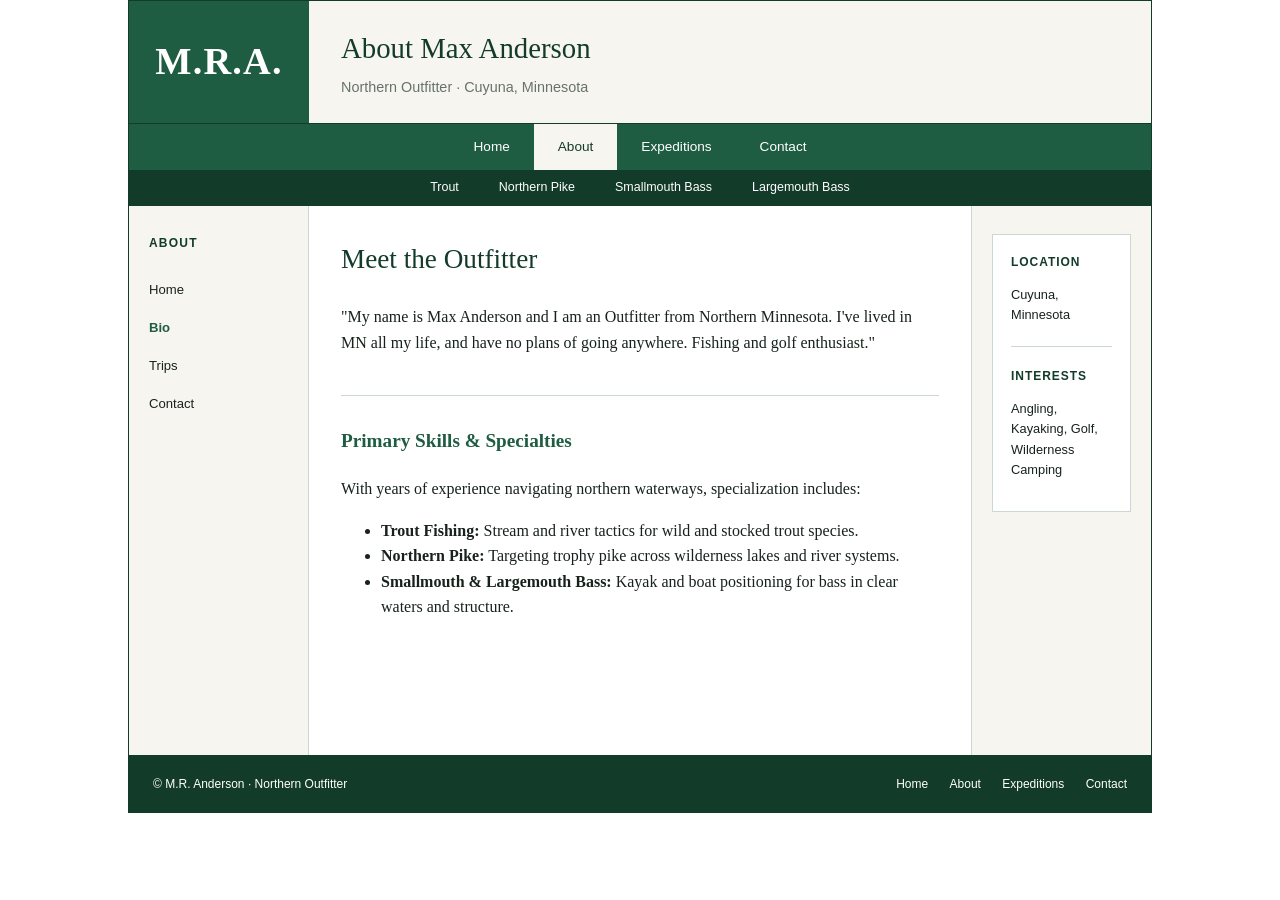
==== about.html @ 1a43cf11 "Add About page HTML structure This file contains the HTML structure for the About page, including he" ====
<!DOCTYPE html>
<html lang="en">
<head>
    <meta charset="UTF-8">
    <meta name="viewport" content="width=device-width, initial-scale=1.0">
    <title>About | M.R. Anderson</title>
    <link rel="stylesheet" href="css/style.css">
    <script src="js/nav.js" defer></script>
</head>
<body>

<div class="mr-site-shell">

    <header class="mr-header">
        <a href="index.html" class="mr-logo">M.R.A.</a>
        <div class="mr-header-copy">
            <div>
                <h1>About Max Anderson</h1>
                <p>Northern Outfitter &middot; Cuyuna, Minnesota</p>
            </div>
        </div>
    </header>

    <button class="mr-mobile-toggle">Menu Navigation</button>

    <nav class="mr-primary-nav">
        <a href="index.html">Home</a>
        <a href="about.html">About</a>
        <a href="portfolio.html">Expeditions</a>
        <a href="contact.html">Contact</a>
    </nav>

    <div class="mr-secondary-nav">
        <a href="#">Trout</a>
        <a href="#">Northern Pike</a>
        <a href="#">Smallmouth Bass</a>
        <a href="#">Largemouth Bass</a>
    </div>

    <div class="mr-content-grid">

        <aside class="mr-side-nav">
            <h2>About</h2>
            <a href="index.html">Home</a>
            <a href="about.html">Bio</a>
            <a href="portfolio.html">Trips</a>
            <a href="contact.html">Contact</a>
        </aside>

        <main class="mr-main">
            <section class="mr-section">
                <h2>Meet the Outfitter</h2>
                <p>"My name is Max Anderson and I am an Outfitter from Northern Minnesota. I've lived in MN all my life, and have no plans of going anywhere. Fishing and golf enthusiast."</p>
            </section>

            <div class="mr-divider"></div>

            <section class="mr-section">
                <h3>Primary Skills & Specialties</h3>
                <p>With years of experience navigating northern waterways, specialization includes:</p>
                <ul>
                    <li><strong>Trout Fishing:</strong> Stream and river tactics for wild and stocked trout species.</li>
                    <li><strong>Northern Pike:</strong> Targeting trophy pike across wilderness lakes and river systems.</li>
                    <li><strong>Smallmouth & Largemouth Bass:</strong> Kayak and boat positioning for bass in clear waters and structure.</li>
                </ul>
            </section>
        </main>

        <aside class="mr-sticky-content">
            <div class="mr-sticky-card">
                <h2>Location</h2>
                <p>Cuyuna, Minnesota</p>
                <hr>
                <h2>Interests</h2>
                <p>Angling, Kayaking, Golf, Wilderness Camping</p>
            </div>
        </aside>

    </div>

    <footer class="mr-footer">
        <div>&copy; M.R. Anderson &middot; Northern Outfitter</div>
        <div>
            <a href="index.html">Home</a>
            <a href="about.html">About</a>
            <a href="portfolio.html">Expeditions</a>
            <a href="contact.html">Contact</a>
        </div>
    </footer>

</div>

</body>
</html>
---- css/style.css ----
/* =========================================================
   M.R. ANDERSON
   GLOBAL WEBSITE STYLES
   ========================================================= */


/* =========================================================
   COLORS
   ========================================================= */

:root {
    --forest-green: #1f5d42;
    --forest-dark: #123b2a;
    --forest-light: #eaf2ed;

    --cream: #f7f5ef;
    --white: #ffffff;

    --text: #17221c;
    --muted: #66736b;

    --border: #cbd8d0;

    --gold: #c9a45c;
}


/* =========================================================
   RESET
   ========================================================= */

* {
    box-sizing: border-box;
}

html {
    scroll-behavior: smooth;
}

body {
    margin: 0;
    padding: 0;

    background: var(--white);
    color: var(--text);

    font-family:
        Georgia,
        "Times New Roman",
        serif;

    line-height: 1.6;
}


/* =========================================================
   10% MARGIN ON EACH SIDE
   ========================================================= */

.mr-site-shell {
    width: 80%;

    margin-left: 10%;
    margin-right: 10%;
}


/* =========================================================
   HEADER
   ========================================================= */

.mr-header {
    display: grid;

    grid-template-columns: 180px 1fr;

    min-height: 120px;

    border: 1px solid var(--forest-dark);

    background: var(--white);
}


/* =========================================================
   LOGO
   ========================================================= */

.mr-logo {
    display: flex;

    align-items: center;
    justify-content: center;

    padding: 20px;

    background: var(--forest-green);

    color: var(--white);

    text-decoration: none;

    font-family:
        "Brush Script MT",
        "Segoe Script",
        "Lucida Handwriting",
        cursive;

    font-size: 2.4rem;

    font-weight: 600;

    letter-spacing: 0.03em;
}

.mr-logo:hover {
    background: var(--forest-dark);
}


/* =========================================================
   HEADER INFORMATION
   ========================================================= */

.mr-header-copy {
    display: flex;

    align-items: center;

    padding: 24px 32px;

    background: var(--cream);
}

.mr-header-copy h1 {
    margin: 0 0 5px;

    color: var(--forest-dark);

    font-size: 1.8rem;

    font-weight: 500;
}

.mr-header-copy p {
    margin: 0;

    color: var(--muted);

    font-family:
        Arial,
        Helvetica,
        sans-serif;

    font-size: 0.9rem;
}


/* =========================================================
   PRIMARY NAVIGATION
   ========================================================= */

.mr-primary-nav {
    display: flex;

    align-items: center;
    justify-content: center;

    border-left: 1px solid var(--forest-dark);
    border-right: 1px solid var(--forest-dark);

    background: var(--forest-green);
}

.mr-primary-nav a {
    display: block;

    padding: 12px 24px;

    color: var(--white);

    text-decoration: none;

    font-family:
        Arial,
        Helvetica,
        sans-serif;

    font-size: 0.85rem;

    transition:
        background 0.2s ease,
        color 0.2s ease;
}

.mr-primary-nav a:hover,
.mr-primary-nav a.is-active {
    background: var(--cream);

    color: var(--forest-dark);
}


/* =========================================================
   SECONDARY NAVIGATION
   ========================================================= */

.mr-secondary-nav {
    display: flex;

    align-items: center;
    justify-content: center;

    border-left: 1px solid var(--forest-dark);
    border-right: 1px solid var(--forest-dark);

    background: var(--forest-dark);
}

.mr-secondary-nav a {
    display: block;

    padding: 8px 20px;

    color: var(--white);

    text-decoration: none;

    font-family:
        Arial,
        Helvetica,
        sans-serif;

    font-size: 0.78rem;
}

.mr-secondary-nav a:hover,
.mr-secondary-nav a.is-active {
    background: var(--cream);

    color: var(--forest-dark);
}


/* =========================================================
   MAIN THREE-COLUMN LAYOUT
   ========================================================= */

.mr-content-grid {
    display: grid;

    grid-template-columns:
        180px
        minmax(0, 1fr)
        180px;

    min-height: 550px;

    border:
        1px solid
        var(--forest-dark);

    border-top: 0;
}


/* =========================================================
   LEFT NAVIGATION
   ========================================================= */

.mr-side-nav {
    padding: 28px 20px;

    background: var(--cream);

    border-right:
        1px solid
        var(--border);
}

.mr-side-nav h2 {
    margin:
        0 0 18px;

    color: var(--forest-dark);

    font-family:
        Arial,
        Helvetica,
        sans-serif;

    font-size: 0.75rem;

    letter-spacing: 0.1em;

    text-transform: uppercase;
}

.mr-side-nav a {
    display: block;

    padding: 8px 0;

    color: var(--text);

    text-decoration: none;

    font-family:
        Arial,
        Helvetica,
        sans-serif;

    font-size: 0.82rem;

    border-bottom:
        1px solid
        transparent;
}

.mr-side-nav a:hover,
.mr-side-nav a.is-active {
    color: var(--forest-green);

    font-weight: 700;
}


/* =========================================================
   MAIN CONTENT
   ========================================================= */

.mr-main {
    min-width: 0;

    padding: 32px;

    background: var(--white);
}

.mr-main h2 {
    margin-top: 0;

    color: var(--forest-dark);

    font-size: 1.7rem;

    font-weight: 500;
}

.mr-main h3 {
    color: var(--forest-green);

    font-size: 1.2rem;
}

.mr-main p {
    max-width: 750px;
}


/* =========================================================
   HERO
   ========================================================= */

.mr-hero {
    display: flex;

    align-items: center;
    justify-content: center;

    min-height: 220px;

    margin-bottom: 32px;

    padding: 32px;

    background:
        linear-gradient(
            135deg,
            var(--forest-light),
            var(--cream)
        );

    border:
        1px solid
        var(--border);

    text-align: center;
}

.mr-hero h2 {
    margin: 0;

    color: var(--forest-dark);

    font-size:
        clamp(
            2rem,
            4vw,
            3.2rem
        );

    font-weight: 500;
}

.mr-hero p {
    margin:
        8px auto 0;

    color: var(--forest-green);

    font-size: 1.1rem;
}


/* =========================================================
   CONTENT SECTIONS
   ========================================================= */

.mr-section {
    margin-bottom: 40px;
}

.mr-divider {
    width: 100%;

    height: 1px;

    margin: 30px 0;

    background: var(--border);
}


/* =========================================================
   RIGHT STICKY COLUMN
   ========================================================= */

.mr-sticky-content {
    padding: 28px 20px;

    background: var(--cream);

    border-left:
        1px solid
        var(--border);
}

.mr-sticky-card {
    position: sticky;

    top: 20px;

    padding: 18px;

    background: var(--white);

    border:
        1px solid
        var(--border);

    font-family:
        Arial,
        Helvetica,
        sans-serif;

    font-size: 0.8rem;
}

.mr-sticky-card h2 {
    margin-top: 0;

    color: var(--forest-dark);

    font-size: 0.75rem;

    letter-spacing: 0.08em;

    text-transform: uppercase;
}

.mr-sticky-card a {
    color: var(--forest-green);

    text-decoration: none;
}

.mr-sticky-card a:hover {
    text-decoration: underline;
}

.mr-sticky-card hr {
    margin: 20px 0;

    border: 0;

    border-top:
        1px solid
        var(--border);
}


/* =========================================================
   FOOTER
   ========================================================= */

.mr-footer {
    display: flex;

    flex-wrap: wrap;

    align-items: center;
    justify-content: space-between;

    gap: 15px;

    padding: 18px 24px;

    border:
        1px solid
        var(--forest-dark);

    background: var(--forest-dark);

    color: var(--white);

    font-family:
        Arial,
        Helvetica,
        sans-serif;

    font-size: 0.75rem;
}

.mr-footer a {
    margin-left: 18px;

    color: var(--white);

    text-decoration: none;
}

.mr-footer a:hover {
    color: var(--gold);

    text-decoration: underline;
}


/* =========================================================
   MOBILE MENU BUTTON
   ========================================================= */

.mr-mobile-toggle {
    display: none;

    width: 100%;

    padding: 12px;

    border: 0;

    background: var(--forest-green);

    color: var(--white);

    font-family:
        Arial,
        Helvetica,
        sans-serif;

    font-size: 0.9rem;

    font-weight: 600;

    cursor: pointer;
}


/* =========================================================
   MOBILE RESPONSIVE
   ========================================================= */

@media (max-width: 900px) {

    .mr-site-shell {
        width: 90%;

        margin-left: 5%;
        margin-right: 5%;
    }


    .mr-header {
        grid-template-columns: 1fr;
    }


    .mr-logo {
        min-height: 90px;
    }


    .mr-mobile-toggle {
        display: block;
    }


    .mr-primary-nav {
        display: none;

        flex-direction: column;

        align-items: stretch;
    }


    .mr-primary-nav.is-open {
        display: flex;
    }


    .mr-primary-nav a {
        text-align: center;
    }


    .mr-content-grid {
        grid-template-columns: 1fr;
    }


    .mr-side-nav {
        border-right: 0;

        border-bottom:
            1px solid
            var(--border);
    }


    .mr-sticky-content {
        border-left: 0;

        border-top:
            1px solid
            var(--border);
    }


    .mr-main {
        padding: 24px;
    }

}


/* =========================================================
   SMALL PHONES
   ========================================================= */

@media (max-width: 550px) {

    .mr-site-shell {
        width: 94%;

        margin-left: 3%;
        margin-right: 3%;
    }


    .mr-header-copy {
        padding: 20px;
    }


    .mr-main {
        padding: 20px;
    }


    .mr-hero {
        min-height: 180px;

        padding: 20px;
    }


    .mr-footer {
        flex-direction: column;

        align-items: flex-start;
    }


    .mr-footer a {
        margin-left: 0;

        margin-right: 16px;
    }

}
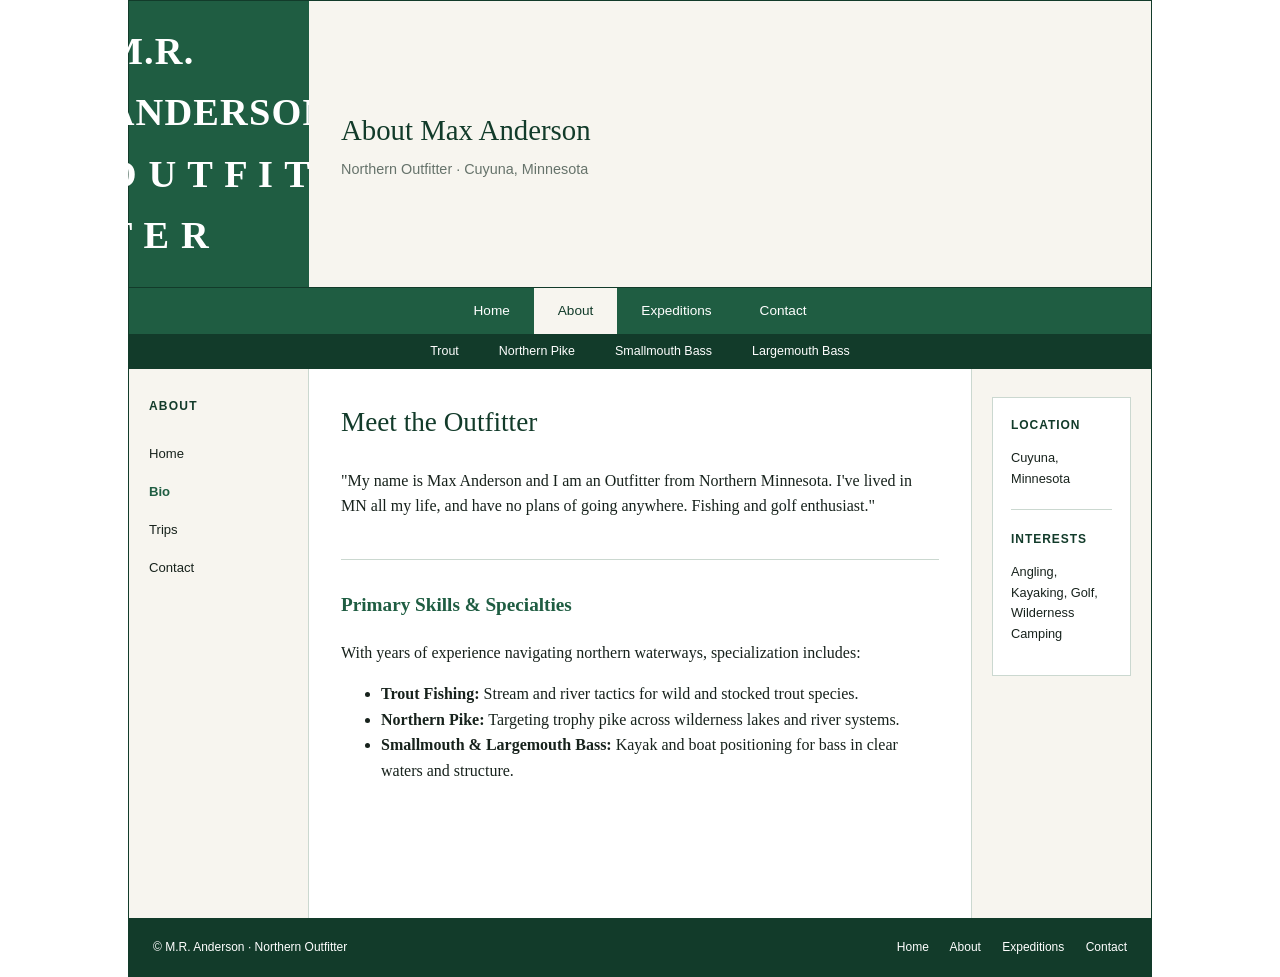
==== commit 97d2acc2: "Update logo and navigation links in about.html" ====
--- a/about.html
+++ b/about.html
@@ -4,6 +4,9 @@
     <meta charset="UTF-8">
     <meta name="viewport" content="width=device-width, initial-scale=1.0">
     <title>About | M.R. Anderson</title>
+    <link rel="preconnect" href="https://fonts.googleapis.com">
+    <link rel="preconnect" href="https://fonts.gstatic.com" crossorigin>
+    <link href="https://fonts.googleapis.com/css2?family=Cinzel:wght@600;700;800&family=Plus+Jakarta+Sans:wght@400;500;600;700&display=swap" rel="stylesheet">
     <link rel="stylesheet" href="css/style.css">
     <script src="js/nav.js" defer></script>
 </head>
@@ -12,7 +15,15 @@
 <div class="mr-site-shell">
 
     <header class="mr-header">
-        <a href="index.html" class="mr-logo">M.R.A.</a>
+        <a href="index.html" class="mr-logo">
+            <svg class="mr-logo-icon" viewBox="0 0 24 24" fill="none" xmlns="http://www.w3.org/2000/svg">
+                <path d="M12 2L4 12H7L3 17H9V22H15V17H21L17 12H20L12 2Z" fill="currentColor"/>
+            </svg>
+            <div class="mr-logo-text">
+                <span class="mr-logo-title">M.R. ANDERSON</span>
+                <span class="mr-logo-tag">O U T F I T T E R</span>
+            </div>
+        </a>
         <div class="mr-header-copy">
             <div>
                 <h1>About Max Anderson</h1>
@@ -31,10 +42,10 @@
     </nav>
 
     <div class="mr-secondary-nav">
-        <a href="#">Trout</a>
-        <a href="#">Northern Pike</a>
-        <a href="#">Smallmouth Bass</a>
-        <a href="#">Largemouth Bass</a>
+        <a href="portfolio.html">Trout</a>
+        <a href="portfolio.html">Northern Pike</a>
+        <a href="portfolio.html">Smallmouth Bass</a>
+        <a href="portfolio.html">Largemouth Bass</a>
     </div>
 
     <div class="mr-content-grid">
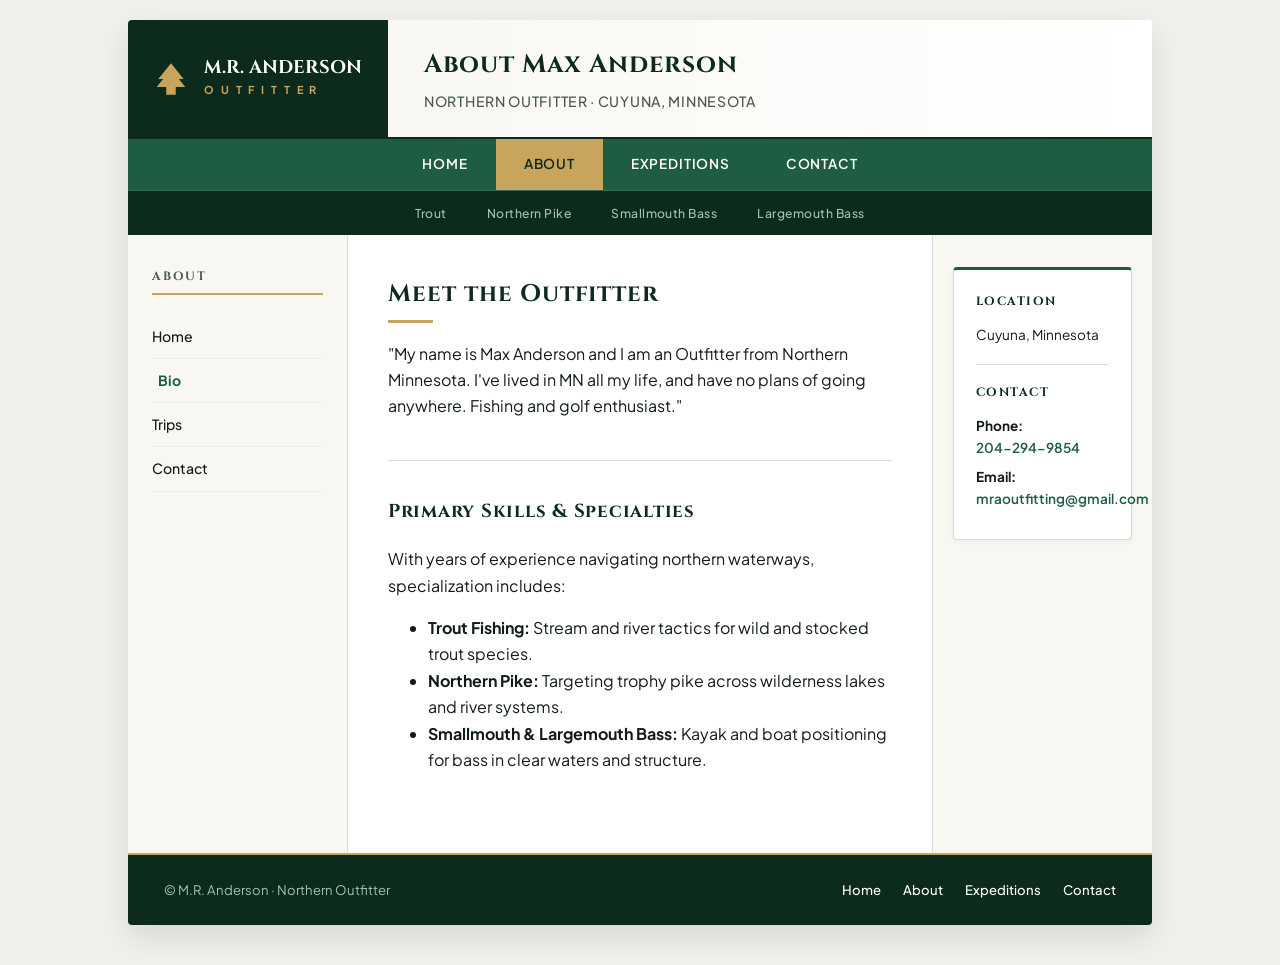
==== commit 96e5b04b: "Replace Interests section with Contact information" ====
--- a/about.html
+++ b/about.html
@@ -82,8 +82,9 @@
                 <h2>Location</h2>
                 <p>Cuyuna, Minnesota</p>
                 <hr>
-                <h2>Interests</h2>
-                <p>Angling, Kayaking, Golf, Wilderness Camping</p>
+                <h2>Contact</h2>
+                <p><strong>Phone:</strong><br><a href="tel:2042949854">204-294-9854</a></p>
+                <p><strong>Email:</strong><br><a href="mailto:mraoutfitting@gmail.com">mraoutfitting@gmail.com</a></p>
             </div>
         </aside>
 
--- a/css/style.css
+++ b/css/style.css
@@ -1,34 +1,44 @@
 /* =========================================================
-   M.R. ANDERSON
-   GLOBAL WEBSITE STYLES
-   ========================================================= */
-
-
-/* =========================================================
-   COLORS
-   ========================================================= */
-
+   M.R. ANDERSON - NORTHERN OUTFITTER
+   GLOBAL STYLES & DESIGN SYSTEM
+   ========================================================= */
+
+@import url('https://fonts.googleapis.com/css2?family=Cinzel:wght@600;700;800&family=Plus+Jakarta+Sans:wght@400;500;600;700&display=swap');
+
+/* =========================================================
+   VARIABLES & DESIGN TOKENS
+   ========================================================= */
 :root {
+    /* Primary Colors */
+    --forest-deep: #0d2b1d;
     --forest-green: #1f5d42;
-    --forest-dark: #123b2a;
-    --forest-light: #eaf2ed;
-
-    --cream: #f7f5ef;
+    --forest-light: #e6efe9;
+    
+    /* Accents */
+    --gold: #c9a45c;
+    --gold-bright: #e5bf6c;
+    --copper: #b86b32;
+    
+    /* Neutrals */
+    --cream: #f9f7f2;
     --white: #ffffff;
-
-    --text: #17221c;
-    --muted: #66736b;
-
-    --border: #cbd8d0;
-
-    --gold: #c9a45c;
-}
-
-
-/* =========================================================
-   RESET
-   ========================================================= */
-
+    --text-dark: #121c17;
+    --muted: #4a5950;
+    --border: #d0ded6;
+
+    /* Typography */
+    --font-heading: 'Cinzel', Georgia, serif;
+    --font-body: 'Plus Jakarta Sans', Arial, sans-serif;
+
+    /* Depth */
+    --shadow-sm: 0 2px 5px rgba(13, 43, 29, 0.05);
+    --shadow-md: 0 8px 20px rgba(13, 43, 29, 0.08);
+    --shadow-lg: 0 12px 30px rgba(13, 43, 29, 0.12);
+}
+
+/* =========================================================
+   RESET & BASE STYLES
+   ========================================================= */
 * {
     box-sizing: border-box;
 }
@@ -40,663 +50,476 @@
 body {
     margin: 0;
     padding: 0;
-
-    background: var(--white);
-    color: var(--text);
-
-    font-family:
-        Georgia,
-        "Times New Roman",
-        serif;
-
-    line-height: 1.6;
-}
-
-
-/* =========================================================
-   10% MARGIN ON EACH SIDE
-   ========================================================= */
-
+    background-color: #f2f0eb;
+    color: var(--text-dark);
+    font-family: var(--font-body);
+    font-size: 1rem;
+    line-height: 1.65;
+    -webkit-font-smoothing: antialiased;
+}
+
+/* Typography Defaults */
+h1, h2, h3, h4 {
+    font-family: var(--font-heading);
+    letter-spacing: 0.04em;
+    color: var(--forest-deep);
+    margin-top: 0;
+}
+
+/* Focus States for Accessibility */
+a:focus-visible, 
+button:focus-visible, 
+iframe:focus-visible {
+    outline: 3px solid var(--gold);
+    outline-offset: 3px;
+}
+
+/* =========================================================
+   SITE CONTAINMENT (10% MARGIN)
+   ========================================================= */
 .mr-site-shell {
     width: 80%;
-
     margin-left: 10%;
     margin-right: 10%;
-}
-
-
-/* =========================================================
-   HEADER
-   ========================================================= */
-
+    margin-top: 20px;
+    margin-bottom: 40px;
+    box-shadow: var(--shadow-lg);
+    background: var(--white);
+    border-radius: 4px;
+    overflow: hidden;
+}
+
+/* =========================================================
+   HEADER & EMBLEM LOGO
+   ========================================================= */
 .mr-header {
     display: grid;
-
-    grid-template-columns: 180px 1fr;
-
-    min-height: 120px;
-
-    border: 1px solid var(--forest-dark);
-
+    grid-template-columns: 260px 1fr;
+    border-bottom: 2px solid var(--forest-deep);
     background: var(--white);
 }
 
-
-/* =========================================================
-   LOGO
-   ========================================================= */
-
 .mr-logo {
     display: flex;
-
+    align-items: center;
+    gap: 14px;
+    padding: 24px;
+    background: var(--forest-deep);
+    color: var(--gold);
+    text-decoration: none;
+    transition: background 0.3s ease, color 0.3s ease;
+}
+
+.mr-logo:hover {
+    background: #071911;
+    color: var(--gold-bright);
+}
+
+.mr-logo-icon {
+    width: 38px;
+    height: 38px;
+    flex-shrink: 0;
+}
+
+.mr-logo-text {
+    display: flex;
+    flex-direction: column;
+}
+
+.mr-logo-title {
+    font-family: var(--font-heading);
+    font-weight: 700;
+    font-size: 1.15rem;
+    line-height: 1.1;
+    color: var(--white);
+}
+
+.mr-logo-tag {
+    font-family: var(--font-body);
+    font-size: 0.68rem;
+    font-weight: 700;
+    letter-spacing: 0.22em;
+    color: var(--gold);
+    margin-top: 3px;
+}
+
+.mr-header-copy {
+    display: flex;
+    align-items: center;
+    padding: 24px 36px;
+    background: linear-gradient(90deg, var(--cream), var(--white));
+}
+
+.mr-header-copy h1 {
+    margin: 0 0 4px;
+    font-size: 1.6rem;
+    font-weight: 700;
+}
+
+.mr-header-copy p {
+    margin: 0;
+    color: var(--muted);
+    font-size: 0.88rem;
+    font-weight: 500;
+    text-transform: uppercase;
+    letter-spacing: 0.05em;
+}
+
+/* =========================================================
+   PRIMARY & SECONDARY NAVIGATION
+   ========================================================= */
+.mr-primary-nav {
+    display: flex;
     align-items: center;
     justify-content: center;
-
-    padding: 20px;
-
     background: var(--forest-green);
-
+    border-bottom: 1px solid rgba(255, 255, 255, 0.1);
+}
+
+.mr-primary-nav a {
+    display: block;
+    padding: 14px 28px;
     color: var(--white);
-
     text-decoration: none;
-
-    font-family:
-        "Brush Script MT",
-        "Segoe Script",
-        "Lucida Handwriting",
-        cursive;
-
-    font-size: 2.4rem;
-
+    font-family: var(--font-body);
+    font-size: 0.85rem;
     font-weight: 600;
-
-    letter-spacing: 0.03em;
-}
-
-.mr-logo:hover {
-    background: var(--forest-dark);
-}
-
-
-/* =========================================================
-   HEADER INFORMATION
-   ========================================================= */
-
-.mr-header-copy {
-    display: flex;
-
-    align-items: center;
-
-    padding: 24px 32px;
-
-    background: var(--cream);
-}
-
-.mr-header-copy h1 {
-    margin: 0 0 5px;
-
-    color: var(--forest-dark);
-
-    font-size: 1.8rem;
-
-    font-weight: 500;
-}
-
-.mr-header-copy p {
-    margin: 0;
-
-    color: var(--muted);
-
-    font-family:
-        Arial,
-        Helvetica,
-        sans-serif;
-
-    font-size: 0.9rem;
-}
-
-
-/* =========================================================
-   PRIMARY NAVIGATION
-   ========================================================= */
-
-.mr-primary-nav {
-    display: flex;
-
+    letter-spacing: 0.06em;
+    text-transform: uppercase;
+    transition: all 0.25s ease;
+}
+
+.mr-primary-nav a:hover,
+.mr-primary-nav a.is-active,
+.mr-primary-nav a.active {
+    background: var(--gold);
+    color: var(--forest-deep);
+}
+
+.mr-secondary-nav {
+    display: flex;
     align-items: center;
     justify-content: center;
-
-    border-left: 1px solid var(--forest-dark);
-    border-right: 1px solid var(--forest-dark);
-
-    background: var(--forest-green);
-}
-
-.mr-primary-nav a {
+    gap: 8px;
+    padding: 6px 0;
+    background: var(--forest-deep);
+}
+
+.mr-secondary-nav a {
     display: block;
-
-    padding: 12px 24px;
-
-    color: var(--white);
-
+    padding: 6px 16px;
+    color: #a3c2b2;
     text-decoration: none;
-
-    font-family:
-        Arial,
-        Helvetica,
-        sans-serif;
-
-    font-size: 0.85rem;
-
-    transition:
-        background 0.2s ease,
-        color 0.2s ease;
-}
-
-.mr-primary-nav a:hover,
-.mr-primary-nav a.is-active {
+    font-size: 0.76rem;
+    font-weight: 500;
+    letter-spacing: 0.04em;
+    transition: color 0.2s ease;
+}
+
+.mr-secondary-nav a:hover {
+    color: var(--gold);
+}
+
+/* =========================================================
+   THREE-COLUMN MAIN LAYOUT
+   ========================================================= */
+.mr-content-grid {
+    display: grid;
+    grid-template-columns: 220px minmax(0, 1fr) 220px;
+    min-height: 600px;
+    background: var(--white);
+}
+
+/* =========================================================
+   LEFT SIDEBAR NAVIGATION
+   ========================================================= */
+.mr-side-nav {
+    padding: 32px 24px;
     background: var(--cream);
-
-    color: var(--forest-dark);
-}
-
-
-/* =========================================================
-   SECONDARY NAVIGATION
-   ========================================================= */
-
-.mr-secondary-nav {
-    display: flex;
-
+    border-right: 1px solid var(--border);
+}
+
+.mr-side-nav h2 {
+    font-size: 0.75rem;
+    font-weight: 700;
+    letter-spacing: 0.15em;
+    text-transform: uppercase;
+    color: var(--muted);
+    margin-bottom: 20px;
+    border-bottom: 2px solid var(--gold);
+    padding-bottom: 6px;
+}
+
+.mr-side-nav a {
+    display: block;
+    padding: 10px 0;
+    color: var(--text-dark);
+    text-decoration: none;
+    font-size: 0.88rem;
+    font-weight: 500;
+    border-bottom: 1px solid rgba(0, 0, 0, 0.04);
+    transition: all 0.2s ease;
+}
+
+.mr-side-nav a:hover,
+.mr-side-nav a.is-active,
+.mr-side-nav a.active {
+    color: var(--forest-green);
+    font-weight: 700;
+    padding-left: 6px;
+}
+
+/* =========================================================
+   MAIN CONTENT AREA & HERO
+   ========================================================= */
+.mr-main {
+    padding: 40px;
+    background: var(--white);
+}
+
+.mr-hero {
+    display: flex;
     align-items: center;
     justify-content: center;
-
-    border-left: 1px solid var(--forest-dark);
-    border-right: 1px solid var(--forest-dark);
-
-    background: var(--forest-dark);
-}
-
-.mr-secondary-nav a {
-    display: block;
-
-    padding: 8px 20px;
-
+    min-height: 240px;
+    margin-bottom: 36px;
+    padding: 40px;
+    background: linear-gradient(135deg, var(--forest-deep) 0%, var(--forest-green) 100%);
+    border-radius: 6px;
     color: var(--white);
-
-    text-decoration: none;
-
-    font-family:
-        Arial,
-        Helvetica,
-        sans-serif;
-
-    font-size: 0.78rem;
-}
-
-.mr-secondary-nav a:hover,
-.mr-secondary-nav a.is-active {
-    background: var(--cream);
-
-    color: var(--forest-dark);
-}
-
-
-/* =========================================================
-   MAIN THREE-COLUMN LAYOUT
-   ========================================================= */
-
-.mr-content-grid {
-    display: grid;
-
-    grid-template-columns:
-        180px
-        minmax(0, 1fr)
-        180px;
-
-    min-height: 550px;
-
-    border:
-        1px solid
-        var(--forest-dark);
-
-    border-top: 0;
-}
-
-
-/* =========================================================
-   LEFT NAVIGATION
-   ========================================================= */
-
-.mr-side-nav {
-    padding: 28px 20px;
-
-    background: var(--cream);
-
-    border-right:
-        1px solid
-        var(--border);
-}
-
-.mr-side-nav h2 {
-    margin:
-        0 0 18px;
-
-    color: var(--forest-dark);
-
-    font-family:
-        Arial,
-        Helvetica,
-        sans-serif;
-
-    font-size: 0.75rem;
-
-    letter-spacing: 0.1em;
-
-    text-transform: uppercase;
-}
-
-.mr-side-nav a {
-    display: block;
-
-    padding: 8px 0;
-
-    color: var(--text);
-
-    text-decoration: none;
-
-    font-family:
-        Arial,
-        Helvetica,
-        sans-serif;
-
-    font-size: 0.82rem;
-
-    border-bottom:
-        1px solid
-        transparent;
-}
-
-.mr-side-nav a:hover,
-.mr-side-nav a.is-active {
-    color: var(--forest-green);
-
-    font-weight: 700;
-}
-
-
-/* =========================================================
-   MAIN CONTENT
-   ========================================================= */
-
-.mr-main {
-    min-width: 0;
-
-    padding: 32px;
-
-    background: var(--white);
-}
-
-.mr-main h2 {
-    margin-top: 0;
-
-    color: var(--forest-dark);
-
-    font-size: 1.7rem;
-
+    text-align: center;
+    box-shadow: var(--shadow-md);
+    position: relative;
+    overflow: hidden;
+}
+
+.mr-hero::after {
+    content: "";
+    position: absolute;
+    inset: 0;
+    border: 1px solid rgba(201, 164, 92, 0.3);
+    margin: 10px;
+    border-radius: 4px;
+    pointer-events: none;
+}
+
+.mr-hero h2 {
+    color: var(--white);
+    font-size: clamp(1.8rem, 3.5vw, 2.6rem);
+    font-weight: 700;
+    margin-bottom: 10px;
+}
+
+.mr-hero p {
+    color: var(--gold-bright);
+    font-size: 1.05rem;
     font-weight: 500;
-}
-
-.mr-main h3 {
-    color: var(--forest-green);
-
-    font-size: 1.2rem;
-}
-
-.mr-main p {
-    max-width: 750px;
-}
-
-
-/* =========================================================
-   HERO
-   ========================================================= */
-
-.mr-hero {
-    display: flex;
-
-    align-items: center;
-    justify-content: center;
-
-    min-height: 220px;
-
-    margin-bottom: 32px;
-
-    padding: 32px;
-
-    background:
-        linear-gradient(
-            135deg,
-            var(--forest-light),
-            var(--cream)
-        );
-
-    border:
-        1px solid
-        var(--border);
-
-    text-align: center;
-}
-
-.mr-hero h2 {
-    margin: 0;
-
-    color: var(--forest-dark);
-
-    font-size:
-        clamp(
-            2rem,
-            4vw,
-            3.2rem
-        );
-
-    font-weight: 500;
-}
-
-.mr-hero p {
-    margin:
-        8px auto 0;
-
-    color: var(--forest-green);
-
-    font-size: 1.1rem;
-}
-
-
-/* =========================================================
-   CONTENT SECTIONS
-   ========================================================= */
+    max-width: 600px;
+    margin: 0 auto;
+}
 
 .mr-section {
     margin-bottom: 40px;
 }
 
+.mr-section h2 {
+    font-size: 1.5rem;
+    position: relative;
+    padding-bottom: 8px;
+    margin-bottom: 18px;
+}
+
+.mr-section h2::after {
+    content: "";
+    position: absolute;
+    bottom: 0;
+    left: 0;
+    width: 45px;
+    height: 3px;
+    background: var(--gold);
+}
+
 .mr-divider {
     width: 100%;
-
     height: 1px;
-
-    margin: 30px 0;
-
+    margin: 36px 0;
     background: var(--border);
 }
 
-
-/* =========================================================
-   RIGHT STICKY COLUMN
-   ========================================================= */
-
+/* =========================================================
+   FORM CONTAINER
+   ========================================================= */
+.mr-form-wrapper {
+    width: 100%;
+    margin-top: 24px;
+    border: 1px solid var(--border);
+    border-radius: 6px;
+    overflow: hidden;
+    box-shadow: var(--shadow-sm);
+    background: var(--white);
+}
+
+.mr-form-wrapper iframe {
+    width: 100%;
+    height: 800px;
+    border: none;
+}
+
+/* =========================================================
+   RIGHT STICKY SIDEBAR
+   ========================================================= */
 .mr-sticky-content {
-    padding: 28px 20px;
-
+    padding: 32px 20px;
     background: var(--cream);
-
-    border-left:
-        1px solid
-        var(--border);
+    border-left: 1px solid var(--border);
 }
 
 .mr-sticky-card {
     position: sticky;
-
-    top: 20px;
-
-    padding: 18px;
-
+    top: 24px;
+    padding: 22px;
     background: var(--white);
-
-    border:
-        1px solid
-        var(--border);
-
-    font-family:
-        Arial,
-        Helvetica,
-        sans-serif;
-
-    font-size: 0.8rem;
+    border: 1px solid var(--border);
+    border-top: 3px solid var(--forest-green);
+    border-radius: 4px;
+    box-shadow: var(--shadow-sm);
 }
 
 .mr-sticky-card h2 {
-    margin-top: 0;
-
-    color: var(--forest-dark);
-
     font-size: 0.75rem;
-
-    letter-spacing: 0.08em;
-
+    font-weight: 700;
+    letter-spacing: 0.12em;
     text-transform: uppercase;
+    color: var(--forest-deep);
+    margin-bottom: 12px;
+}
+
+.mr-sticky-card p {
+    font-size: 0.85rem;
+    margin: 6px 0;
 }
 
 .mr-sticky-card a {
     color: var(--forest-green);
-
+    font-weight: 600;
     text-decoration: none;
 }
 
 .mr-sticky-card a:hover {
+    color: var(--copper);
     text-decoration: underline;
 }
 
 .mr-sticky-card hr {
-    margin: 20px 0;
-
+    margin: 18px 0;
     border: 0;
-
-    border-top:
-        1px solid
-        var(--border);
-}
-
+    border-top: 1px solid var(--border);
+}
 
 /* =========================================================
    FOOTER
    ========================================================= */
-
 .mr-footer {
     display: flex;
-
     flex-wrap: wrap;
-
     align-items: center;
     justify-content: space-between;
-
-    gap: 15px;
-
-    padding: 18px 24px;
-
-    border:
-        1px solid
-        var(--forest-dark);
-
-    background: var(--forest-dark);
-
+    gap: 16px;
+    padding: 24px 36px;
+    background: var(--forest-deep);
+    color: #a3c2b2;
+    font-size: 0.82rem;
+    border-top: 2px solid var(--gold);
+}
+
+.mr-footer a {
+    margin-left: 20px;
     color: var(--white);
-
-    font-family:
-        Arial,
-        Helvetica,
-        sans-serif;
-
-    font-size: 0.75rem;
-}
-
-.mr-footer a {
-    margin-left: 18px;
-
-    color: var(--white);
-
     text-decoration: none;
+    font-weight: 500;
+    transition: color 0.2s ease;
 }
 
 .mr-footer a:hover {
     color: var(--gold);
-
-    text-decoration: underline;
-}
-
-
-/* =========================================================
-   MOBILE MENU BUTTON
-   ========================================================= */
-
+}
+
+/* =========================================================
+   MOBILE RESPONSIVE RULES
+   ========================================================= */
 .mr-mobile-toggle {
     display: none;
-
     width: 100%;
-
-    padding: 12px;
-
+    padding: 14px;
     border: 0;
-
-    background: var(--forest-green);
-
-    color: var(--white);
-
-    font-family:
-        Arial,
-        Helvetica,
-        sans-serif;
-
-    font-size: 0.9rem;
-
-    font-weight: 600;
-
+    background: var(--forest-deep);
+    color: var(--gold);
+    font-family: var(--font-heading);
+    font-size: 0.95rem;
+    font-weight: 700;
+    letter-spacing: 0.08em;
+    text-transform: uppercase;
     cursor: pointer;
 }
 
-
-/* =========================================================
-   MOBILE RESPONSIVE
-   ========================================================= */
-
-@media (max-width: 900px) {
-
+@media (max-width: 960px) {
     .mr-site-shell {
-        width: 90%;
-
-        margin-left: 5%;
-        margin-right: 5%;
-    }
-
+        width: 94%;
+        margin-left: 3%;
+        margin-right: 3%;
+        margin-top: 10px;
+    }
 
     .mr-header {
         grid-template-columns: 1fr;
     }
 
-
-    .mr-logo {
-        min-height: 90px;
-    }
-
-
     .mr-mobile-toggle {
         display: block;
     }
 
-
     .mr-primary-nav {
         display: none;
-
         flex-direction: column;
-
-        align-items: stretch;
-    }
-
+    }
 
     .mr-primary-nav.is-open {
         display: flex;
     }
 
-
     .mr-primary-nav a {
         text-align: center;
-    }
-
+        width: 100%;
+        border-bottom: 1px solid rgba(255, 255, 255, 0.05);
+    }
 
     .mr-content-grid {
         grid-template-columns: 1fr;
     }
 
-
     .mr-side-nav {
         border-right: 0;
-
-        border-bottom:
-            1px solid
-            var(--border);
-    }
-
+        border-bottom: 1px solid var(--border);
+    }
 
     .mr-sticky-content {
         border-left: 0;
-
-        border-top:
-            1px solid
-            var(--border);
-    }
-
+        border-top: 1px solid var(--border);
+    }
 
     .mr-main {
-        padding: 24px;
-    }
-
-}
-
-
-/* =========================================================
-   SMALL PHONES
-   ========================================================= */
+        padding: 28px 20px;
+    }
+}
 
 @media (max-width: 550px) {
-
-    .mr-site-shell {
-        width: 94%;
-
-        margin-left: 3%;
-        margin-right: 3%;
-    }
-
-
-    .mr-header-copy {
-        padding: 20px;
-    }
-
-
-    .mr-main {
-        padding: 20px;
-    }
-
-
-    .mr-hero {
-        min-height: 180px;
-
-        padding: 20px;
-    }
-
-
     .mr-footer {
         flex-direction: column;
-
         align-items: flex-start;
     }
-
 
     .mr-footer a {
         margin-left: 0;
-
         margin-right: 16px;
     }
-
-}
+}
